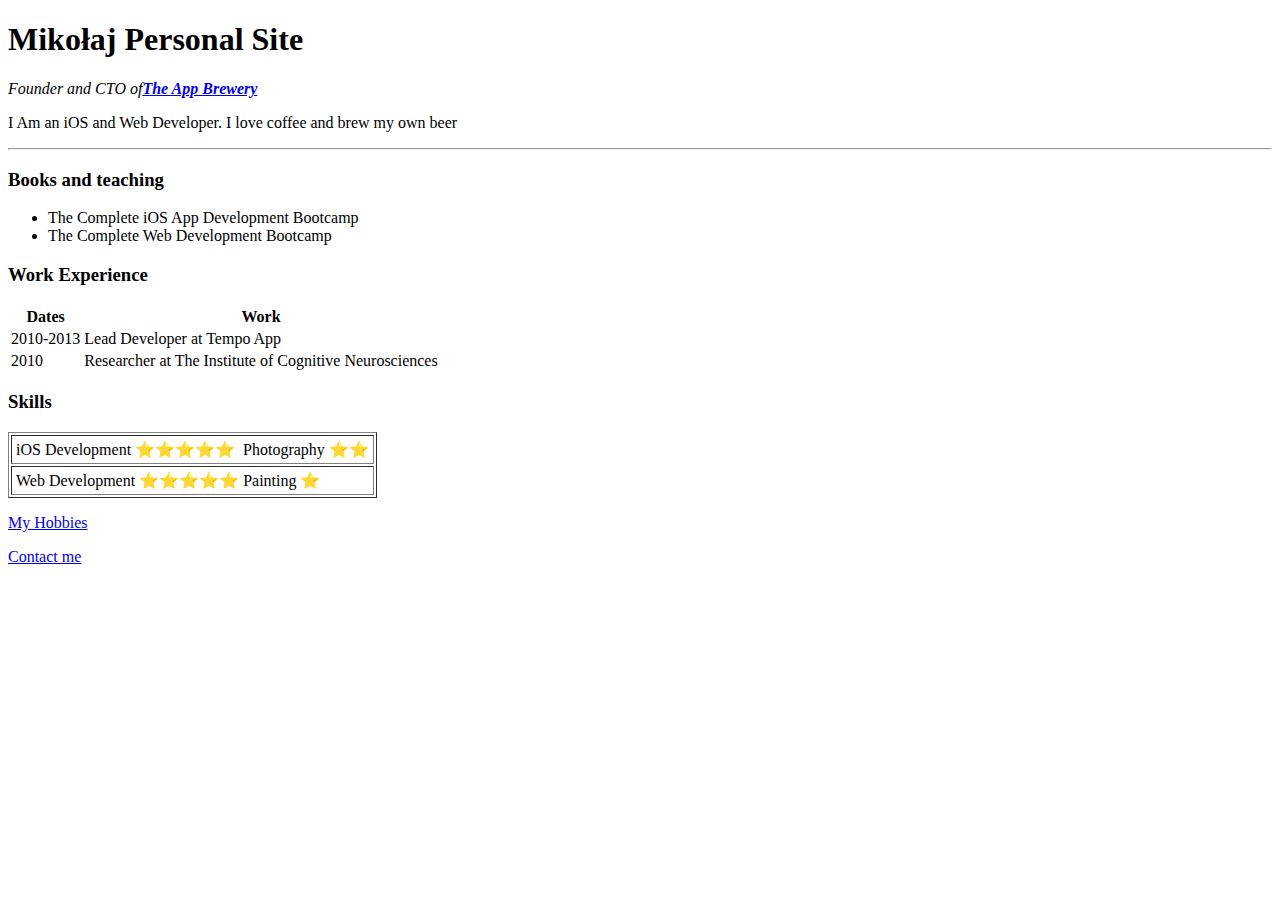
==== index.html @ 3f12f032 "Add initial cv website files" ====
<!DOCTYPE html>
<html lang="pl" dir="ltr">
  <head>
    <meta charset="utf-8">
    <title></title>
  </head>
  <body>
    <h1>Mikołaj Personal Site</h1>
    <p><em>Founder and CTO of<strong><a href="https://www.appbrewery.co/">The App Brewery</a></strong></em></p>
    <p>I Am an iOS and Web Developer. I love coffee and brew my own beer</p>
    <hr>
    <h3>Books and teaching</h3>
    <ul>
      <li>The Complete iOS App Development Bootcamp</li>
      <li>The Complete Web Development Bootcamp</li>
    </ul>
    <h3>Work Experience</h3>

    <table>
      <thead>
        <tr>
          <th>Dates</th>
          <th>Work</th>
        </tr>
      </thead>
      <tbody>
        <tr>
          <td>2010-2013</td>
          <td>Lead Developer at Tempo App</td>
        </tr>
        <tr>
          <td>2010</td>
          <td>Researcher at The Institute of Cognitive Neurosciences</td>
        </tr>
      </tbody>
      <tfoot>

      </tfoot>

    </table>
    <h3>Skills</h3>
    <table border="1">
      <tr>
        <td>
      <table>
        <tr>
          <td>iOS Development ⭐⭐⭐⭐⭐</td>
          <td></td>
          <td>Photography</td>
          <td>⭐⭐</td>
        </tr>
      </table>
    </td>
  </tr>
  <tr>
    <td>
      <table>
        <tr>
          <td>Web Development</td>
          <td>⭐⭐⭐⭐⭐</td>
          <td>Painting</td>
          <td>⭐</td>
        </tr>
      </table>
    </td>
  </tr>
    </table>
    <p><a href="hobbies.html">My Hobbies</a></p>
    <p><a href="contact-me.html">Contact me</a></p>
  </body>
</html>
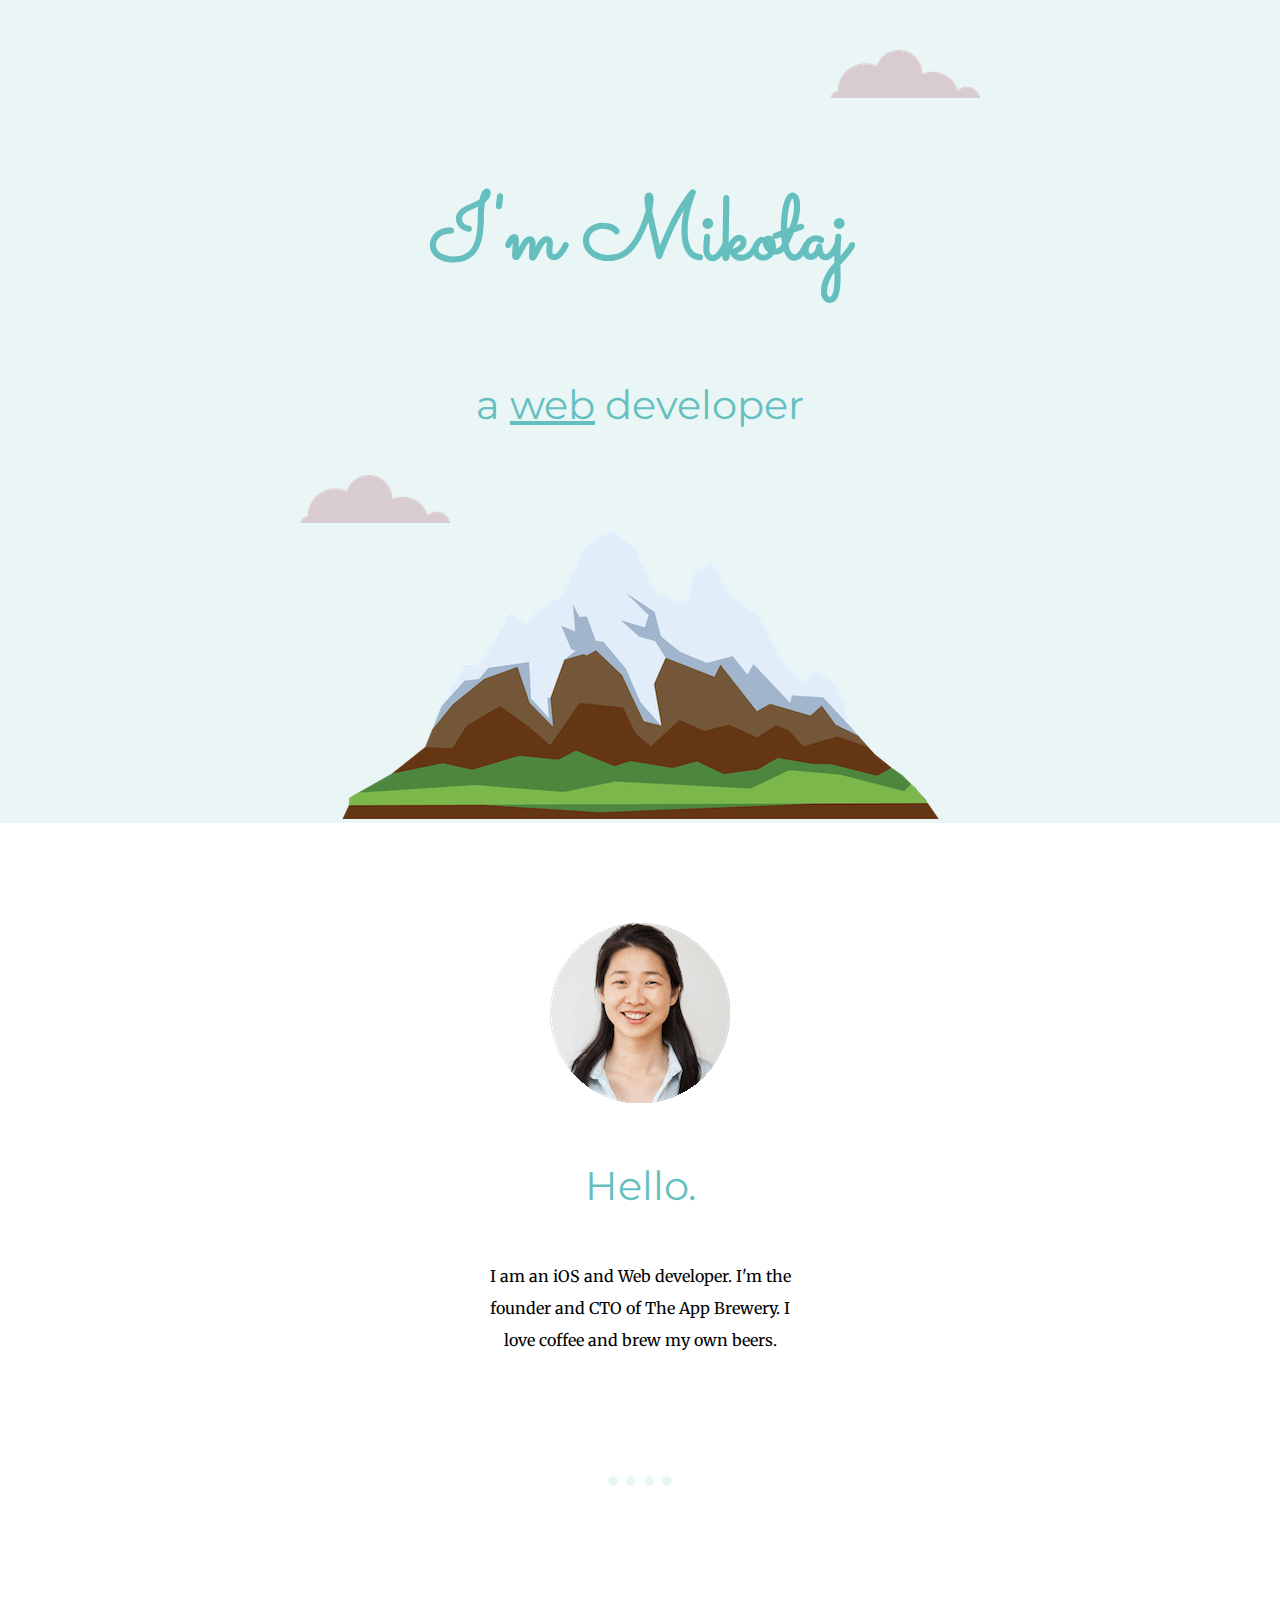
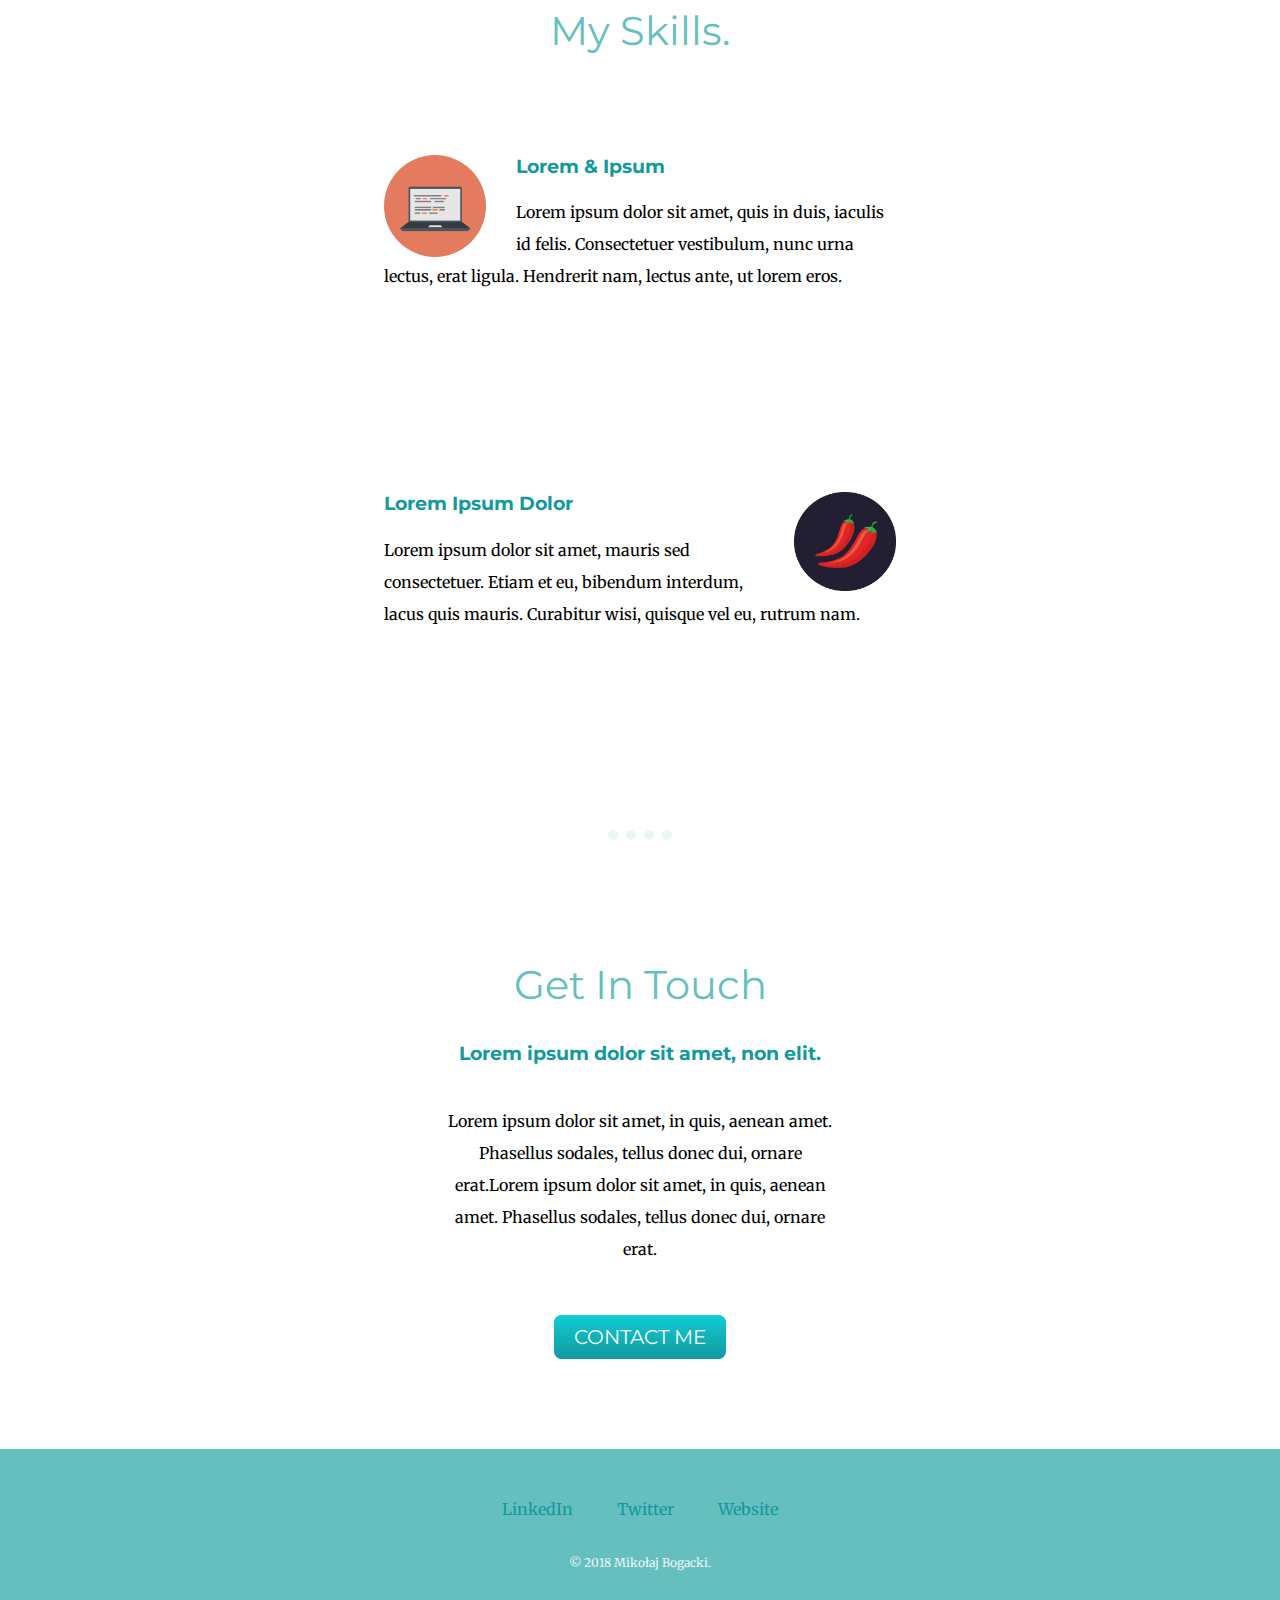
==== commit 9c0bcfcc: "Add files via upload" ====
--- a/index.html
+++ b/index.html
@@ -1,71 +1,61 @@
-<!DOCTYPE html>
-<html lang="pl" dir="ltr">
-  <head>
-    <meta charset="utf-8">
-    <title></title>
-  </head>
-  <body>
-    <h1>Mikołaj Personal Site</h1>
-    <p><em>Founder and CTO of<strong><a href="https://www.appbrewery.co/">The App Brewery</a></strong></em></p>
-    <p>I Am an iOS and Web Developer. I love coffee and brew my own beer</p>
-    <hr>
-    <h3>Books and teaching</h3>
-    <ul>
-      <li>The Complete iOS App Development Bootcamp</li>
-      <li>The Complete Web Development Bootcamp</li>
-    </ul>
-    <h3>Work Experience</h3>
-
-    <table>
-      <thead>
-        <tr>
-          <th>Dates</th>
-          <th>Work</th>
-        </tr>
-      </thead>
-      <tbody>
-        <tr>
-          <td>2010-2013</td>
-          <td>Lead Developer at Tempo App</td>
-        </tr>
-        <tr>
-          <td>2010</td>
-          <td>Researcher at The Institute of Cognitive Neurosciences</td>
-        </tr>
-      </tbody>
-      <tfoot>
-
-      </tfoot>
-
-    </table>
-    <h3>Skills</h3>
-    <table border="1">
-      <tr>
-        <td>
-      <table>
-        <tr>
-          <td>iOS Development ⭐⭐⭐⭐⭐</td>
-          <td></td>
-          <td>Photography</td>
-          <td>⭐⭐</td>
-        </tr>
-      </table>
-    </td>
-  </tr>
-  <tr>
-    <td>
-      <table>
-        <tr>
-          <td>Web Development</td>
-          <td>⭐⭐⭐⭐⭐</td>
-          <td>Painting</td>
-          <td>⭐</td>
-        </tr>
-      </table>
-    </td>
-  </tr>
-    </table>
-    <p><a href="hobbies.html">My Hobbies</a></p>
-    <p><a href="contact-me.html">Contact me</a></p>
-  </body>
-</html>
+<!DOCTYPE html>
+<html lang="pl" dir="ltr">
+
+<head>
+  <meta charset="utf-8">
+  <title>Mikołaj Bogacki</title>
+  <link rel="stylesheet" href="css/style.css">
+  <link rel="icon" href="favicon.ico">
+  <link href="https://fonts.googleapis.com/css2?family=Merriweather:wght@100&family=Montserrat&family=Sacramento&display=swap" rel="stylesheet">
+</head>
+<body>
+  <div class="top-container">
+    <img class="top-cloud" src="images/cloud.png" alt="cloud-img">
+    <h1>I'm Mikołaj</h1>
+    <h2>a <span class="pro">web</span> developer</h2>
+    <img class="bottom-cloud" src="images/cloud.png" alt="cloud-image">
+    <img   src="images/mountain.png" alt="cloud-image">
+  </div>
+  <div class="middle-container">
+    <div class="profile">
+      <img src="images/angela.png" alt="angela-img">
+      <h2>Hello.</h2>
+      <p>I am an iOS and Web developer. I'm the founder and CTO of The App Brewery. I love coffee and brew my own beers.</p>
+
+    </div>
+    <hr>
+    <div class="skills">
+      <h2>My Skills.</h2>
+      <div class="skill-row">
+        <img class="code-img" src="images/computer.png" alt="computer-img">
+        <h3>Lorem & Ipsum</h3>
+        <p>Lorem ipsum dolor sit amet, quis in duis, iaculis id felis. Consectetuer vestibulum, nunc urna lectus, erat ligula. Hendrerit nam, lectus ante, ut lorem eros.</p>
+      </div>
+      <div class="skill-row">
+        <img class="chilli-img" src="images/chillies.png" alt="chillies-img">
+        <h3>Lorem Ipsum Dolor</h3>
+        <p>Lorem ipsum dolor sit amet, mauris sed consectetuer. Etiam et eu, bibendum interdum, lacus quis mauris. Curabitur wisi, quisque vel eu, rutrum nam.</p>
+      </div>
+    </div>
+    <hr>
+    <div class="contact-me">
+      <h2>Get In Touch</h2>
+      <h3>Lorem ipsum dolor sit amet, non elit.</h3>
+      <p class="contact-message">Lorem ipsum dolor sit amet, in quis, aenean amet. Phasellus sodales, tellus donec dui, ornare erat.Lorem ipsum dolor sit amet, in quis, aenean amet. Phasellus sodales, tellus donec dui, ornare erat.</p>
+      <a class="btn" href="mailto:name@email.com">CONTACT ME</a>
+    </div>
+  </div>
+
+
+  <div class="bottom-container">
+    <a class="footer-link" href="https://www.linkedin.com/">LinkedIn</a>
+    <a class="footer-link" href="https://twitter.com/">Twitter</a>
+    <a class="footer-link" href="https://www.appbrewery.co/">Website</a>
+    <p class="copyright-message">© 2018 Mikołaj Bogacki.</p>
+  </div>
+
+
+
+</body>
+
+</html>
--- a/css/style.css
+++ b/css/style.css
@@ -0,0 +1,131 @@
+body{
+  margin: 0px;
+  text-align: center;
+  font-family: 'Merriweather', serif;
+}
+
+h1{
+  font-family: 'Sacramento', cursive;
+  font-size: 562.5%;
+  margin: 50px auto 50px auto;
+  color: #66BFBF;
+  line-height: 2;
+
+}
+h2{
+  font-family: 'Montserrat', sans-serif;
+  font-size: 2.5rem;
+  color: #66BFBF;
+  font-weight: normal;
+}
+h3{
+  font-family: 'Montserrat', sans-serif;
+}
+h3, a{
+  color: #11999E;
+}
+
+hr{
+  border-style: none;
+  border-top-style: dotted;
+  border-color: #EAF6F6;
+  border-width: 10px;
+  width: 5%;
+  margin-top: 120px;
+  margin-bottom: 120px;
+
+}
+p{
+    line-height: 2;
+}
+
+.top-container{
+  background-color: #EAF6f6 ;
+  position: relative;
+  padding-top: 100px;
+}
+.middle-container{
+ margin: 100px 0;
+}
+.bottom-container{
+  background-color: #66BFBF;
+  padding: 50px 0 20px;
+}
+.pro{
+  text-decoration: underline;
+}
+.top-cloud{
+position: absolute;
+right: 300px;
+top: 50px;
+
+}
+.bottom-cloud{
+  position: absolute;
+  left: 300px;
+  bottom: 300px;
+}
+.skill-row{
+  width: 40%;
+  margin: 100px auto 200px auto;
+  text-align: left;
+
+
+}
+.profile{
+  width: 25%;
+  margin: 0 auto 50px auto;
+  line-height: 2;
+}
+.code-img{
+  width: 20%;
+  border-radius:100%;
+  float: left;
+  margin-right: 30px;
+}
+.chilli-img{
+  width: 20%;
+  float: right;
+  margin-left: 30px;
+}
+.contact-message{
+  width: 30%;
+  margin: 40px auto 60px;
+}
+.btn {
+  background: #11cdd4;
+  background-image: -webkit-linear-gradient(top, #11cdd4, #11999e);
+  background-image: -moz-linear-gradient(top, #11cdd4, #11999e);
+  background-image: -ms-linear-gradient(top, #11cdd4, #11999e);
+  background-image: -o-linear-gradient(top, #11cdd4, #11999e);
+  background-image: linear-gradient(to bottom, #11cdd4, #11999e);
+  -webkit-border-radius: 8;
+  -moz-border-radius: 8;
+  border-radius: 8px;
+  font-family: 'Montserrat', sans-serif;
+  color: #ffffff;
+  font-size: 20px;
+  padding: 10px 20px 10px 20px;
+  text-decoration: none;
+}
+
+.btn:hover {
+  background: #30e3cb;
+  background-image: -webkit-linear-gradient(top, #30e3cb, #2bc4ad);
+  background-image: -moz-linear-gradient(top, #30e3cb, #2bc4ad);
+  background-image: -ms-linear-gradient(top, #30e3cb, #2bc4ad);
+  background-image: -o-linear-gradient(top, #30e3cb, #2bc4ad);
+  background-image: linear-gradient(to bottom, #30e3cb, #2bc4ad);
+  text-decoration: none;
+}
+.footer-link{
+  margin: 10px 20px;
+  text-decoration: none;
+}.footer-link:hover{
+  color: #EAF6F6;
+}
+.copyright-message{
+  color: #EAF6F6;
+  font-size: 0.75rem;
+  padding: 20px 0px;
+}
